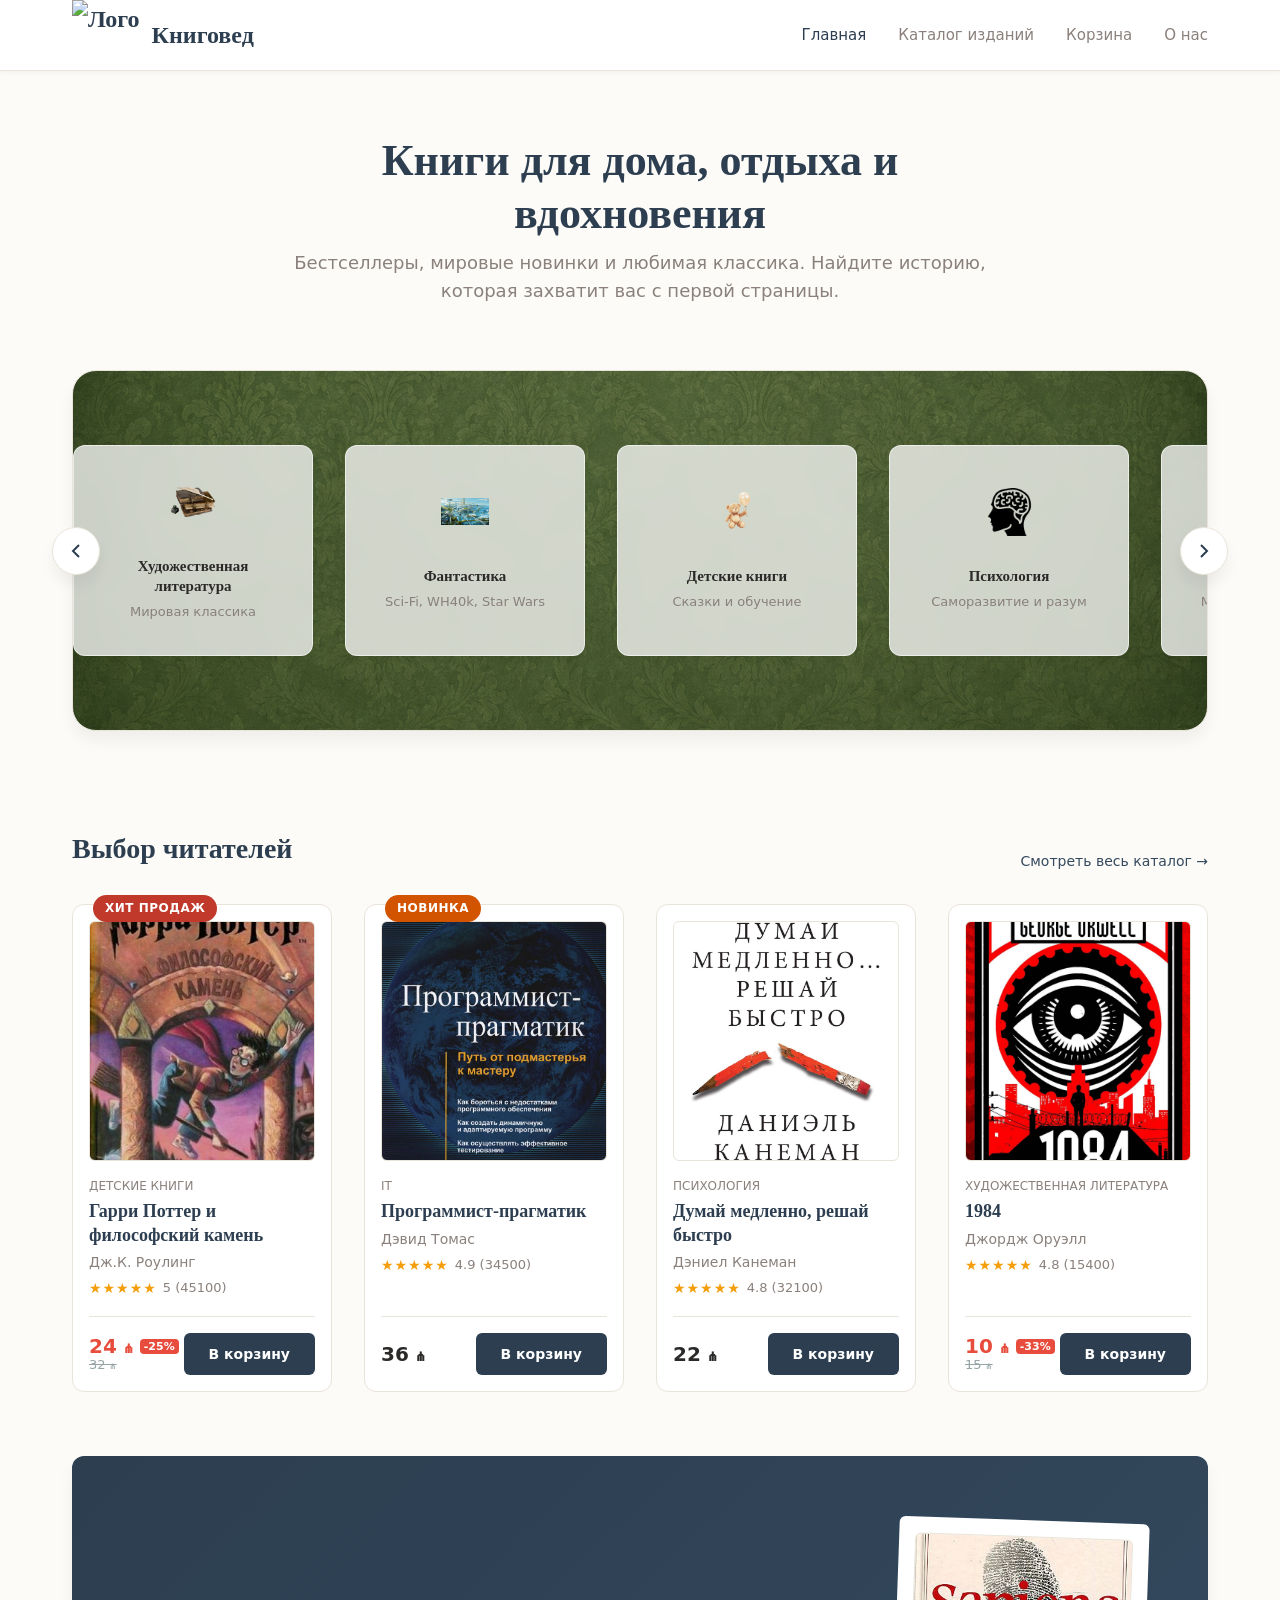
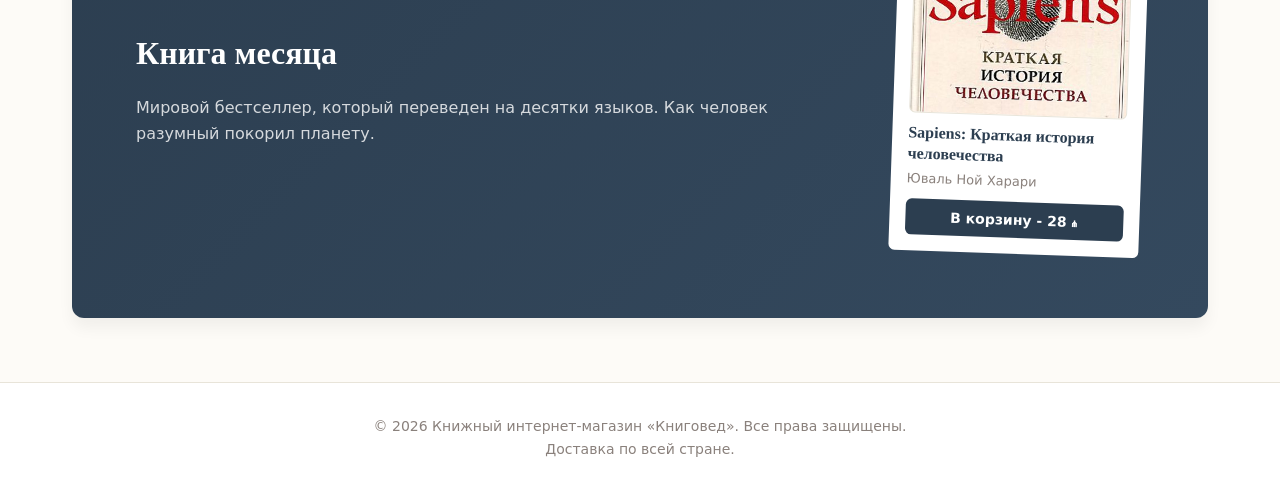
==== index.html @ b5117b81 "Готовый проект Книговед" ====
<!DOCTYPE html>
<html lang="ru">
<head>
    <meta charset="UTF-8">
    <meta name="viewport" content="width=device-width, initial-scale=1.0">
    <title>Главная | Книговед</title>
    <link rel="stylesheet" href="./style.css">
    <script src="./data/books.js" defer></script>
    <script src="./script.js" defer></script>
</head>
<body>

<header class="site-header">
    <div class="container header-inner">
        <a href="index.html" class="logo" style="display: flex; align-items: center; gap: 12px;">
            <img src="./img/knigoved.png" alt="Лого" style="height: 70px; width: auto; object-fit: contain;">
            Книговед
        </a>
        <nav class="main-nav">
            <ul>
                <li><a href="index.html" class="active">Главная</a></li>
                <li><a href="catalog.html">Каталог изданий</a></li>
                <li><a href="cart.html">Корзина <span class="cart-count" id="cart-counter">0</span></a></li>
                <li><a href="about.html">О нас</a></li>
            </ul>
        </nav>
    </div>
</header>
<section class="hero-categories-section">
    <div class="container">
        <div class="hero-header">
            <h1>Книги для дома, отдыха и вдохновения</h1>
            <p>Бестселлеры, мировые новинки и любимая классика. Найдите историю, которая захватит вас с первой страницы.</p>
        </div>

        <div class="categories-carousel-wrapper">
            <button class="carousel-btn prev-btn" id="scrollLeftBtn" aria-label="Предыдущие категории">
                <svg width="24" height="24" viewBox="0 0 24 24" fill="none" stroke="currentColor" stroke-width="2"><path d="M15 18l-6-6 6-6"/></svg>
            </button>

            <div class="categories-showcase" id="categoriesCarousel">
                <div class="showcase-track">
                    <a href="catalog.html?category=fiction" class="showcase-card">
                        <div class="card-icon"><img src="./img/115-1152248_book-icon-transparent-background.png" alt="Литература" style="width: 48px; height: 48px; object-fit: contain;"></div>
                        <h3>Художественная литература</h3>
                        <span>Мировая классика</span>
                    </a>
                    <a href="catalog.html?category=scifi" class="showcase-card">
                        <div class="card-icon"><img src="./img/fantastika.png" alt="Фантастика" style="width: 48px; height: 48px; object-fit: contain;"></div>
                        <h3>Фантастика</h3>
                        <span>Sci-Fi, WH40k, Star Wars</span>
                    </a>
                    <a href="catalog.html?category=kids" class="showcase-card">
                        <div class="card-icon"><img src="./img/teddy.jpg" alt="Детские книги" style="width: 48px; height: 48px; object-fit: contain;"></div>
                        <h3>Детские книги</h3>
                        <span>Сказки и обучение</span>
                    </a>
                    <a href="catalog.html?category=psychology" class="showcase-card">
                        <div class="card-icon"><img src="./img/brain.png" alt="Психология" style="width: 48px; height: 48px; object-fit: contain;"></div>
                        <h3>Психология</h3>
                        <span>Саморазвитие и разум</span>
                    </a>
                    <a href="catalog.html?category=business" class="showcase-card">
                        <div class="card-icon"><img src="./img/business.jpg" alt="Бизнес" style="width: 48px; height: 48px; object-fit: contain;"></div>
                        <h3>Бизнес и карьера</h3>
                        <span>Менеджмент, финансы</span>
                    </a>
                    <a href="catalog.html?category=history" class="showcase-card">
                        <div class="card-icon"><img src="./img/globe.png" alt="История" style="width: 48px; height: 48px; object-fit: contain;"></div>
                        <h3>История и общество</h3>
                        <span>Политика, цивилизации</span>
                    </a>
                    <a href="catalog.html?category=hobby" class="showcase-card">
                        <div class="card-icon"><img src="./img/pallete.jpg" alt="Хобби" style="width: 48px; height: 48px; object-fit: contain;"></div>
                        <h3>Хобби и обучение</h3>
                        <span>Искусство, навыки</span>
                    </a>
                </div>
            </div>

            <button class="carousel-btn next-btn" id="scrollRightBtn" aria-label="Следующие категории">
                <svg width="24" height="24" viewBox="0 0 24 24" fill="none" stroke="currentColor" stroke-width="2"><path d="M9 18l6-6-6-6"/></svg>
            </button>
        </div>
    </div>
</section>

<main class="container">
    <div class="section-header" style="margin-top: var(--space-xl);">
        <h2>Выбор читателей</h2>
        <a href="catalog.html" class="view-all">Смотреть весь каталог →</a>
    </div>
    
    <div class="books-grid" id="popular-books-grid">
    </div>

    <div id="book-of-month-container"></div>
</main>

<footer class="site-footer">
    <div class="container">
        <p>&copy; 2026 Книжный интернет-магазин «Книговед». Все права защищены.<br>Доставка по всей стране.</p>
    </div>
</footer>

</body>
</html>
---- style.css ----
:root {
    --color-bg: #FDFBF7;
    --color-surface: #FFFFFF;
    --color-surface-alt: #F9F6F0;
    --color-text-main: #2C2A29;
    --color-text-muted: #8A817C;
    --color-primary: #2C3E50;
    --color-primary-light: #34495E;
    --color-accent: #D35400;
    --color-badge-hit: #C0392B;
    --color-border: #E8E4D9;
    --space-xs: 4px;
    --space-sm: 8px;
    --space-md: 16px;
    --space-lg: 32px;
    --space-xl: 64px;
    --font-ui: system-ui, -apple-system, 'Segoe UI', Roboto, sans-serif;
    --font-heading: 'Georgia', serif;
    --radius-sm: 6px;
    --radius-md: 12px;
    --shadow-sm: 0 2px 4px rgba(0, 0, 0, 0.04);
    --shadow-md: 0 10px 15px rgba(0, 0, 0, 0.05);
}

* {
    margin: 0;
    padding: 0;
    box-sizing: border-box;
}

body {
    font-family: var(--font-ui);
    color: var(--color-text-main);
    background-color: var(--color-bg);
    background-image: url('img/background.png');
    background-repeat: repeat;
    line-height: 1.6;
    display: flex;
    flex-direction: column;
    min-height: 100vh;
}

h1, h2, h3 {
    font-family: var(--font-heading);
    color: var(--color-primary);
}

a {
    text-decoration: none;
    color: inherit;
}

.container {
    max-width: 1200px;
    margin: 0 auto;
    padding: 0 var(--space-lg);
    width: 100%;
}

.btn {
    display: inline-block;
    padding: 12px 24px;
    font-family: var(--font-ui);
    font-size: 14px;
    font-weight: 600;
    border-radius: var(--radius-sm);
    cursor: pointer;
    transition: all 0.2s ease;
    text-align: center;
    border: 1px solid transparent;
}

.btn-primary {
    background-color: var(--color-primary);
    color: #fff;
}

.btn-primary:hover {
    background-color: var(--color-primary-light);
    transform: translateY(-1px);
}

.book-card {
    background: var(--color-surface);
    border: 1px solid var(--color-border);
    border-radius: var(--radius-md);
    padding: var(--space-md);
    display: flex;
    flex-direction: column;
    position: relative;
    transition: box-shadow 0.3s ease, transform 0.3s ease;
}

.book-card:hover {
    box-shadow: var(--shadow-md);
    transform: translateY(-4px);
    border-color: var(--color-primary-light);
}

.badge {
    position: absolute;
    top: -10px;
    left: 20px;
    padding: 4px 12px;
    color: white;
    font-size: 12px;
    font-weight: bold;
    border-radius: 20px;
    text-transform: uppercase;
    letter-spacing: 0.5px;
    box-shadow: var(--shadow-sm);
}

.badge-new { background-color: var(--color-accent); }
.badge-hit { background-color: var(--color-badge-hit); }

.book-cover {
    width: 100%;
    height: 240px;
    background: linear-gradient(135deg, var(--color-surface-alt) 0%, #E2E8F0 100%);
    border-radius: var(--radius-sm);
    margin-bottom: var(--space-md);
    display: flex;
    align-items: center;
    justify-content: center;
    color: var(--color-text-muted);
    font-family: var(--font-heading);
    font-style: italic;
    border: 1px solid var(--color-border);
}

.book-category {
    font-size: 12px;
    text-transform: uppercase;
    color: var(--color-text-muted);
    margin-bottom: var(--space-xs);
}

.book-title {
    font-size: 18px;
    margin-bottom: var(--space-xs);
    line-height: 1.3;
}

.book-author {
    font-size: 14px;
    color: var(--color-text-muted);
    margin-bottom: var(--space-xs);
}

.book-rating {
    display: flex;
    align-items: center;
    gap: 6px;
    margin-bottom: var(--space-md);
    font-size: 13px;
}

.stars {
    color: #F59E0B;
    letter-spacing: 1px;
    font-size: 14px;
}

.rating-count {
    color: var(--color-text-muted);
}

.book-footer {
    margin-top: auto;
    display: flex;
    justify-content: space-between;
    align-items: center;
    border-top: 1px solid var(--color-border);
    padding-top: var(--space-md);
}

.book-price {
    font-size: 18px;
    font-weight: 700;
    color: var(--color-primary);
}

.site-header {
    background-color: var(--color-surface);
    border-bottom: 1px solid var(--color-border);
    position: sticky;
    top: 0;
    z-index: 100;
    box-shadow: var(--shadow-sm);
}

.header-inner {
    display: flex;
    justify-content: space-between;
    align-items: center;
    height: 70px;
}

.logo {
    font-family: var(--font-heading);
    font-size: 24px;
    font-weight: bold;
    color: var(--color-primary);
}

.main-nav ul {
    display: flex;
    list-style: none;
    gap: var(--space-lg);
}

.main-nav a {
    font-size: 15px;
    font-weight: 500;
    color: var(--color-text-muted);
    transition: color 0.2s;
}

.main-nav a:hover, .main-nav a.active {
    color: var(--color-primary);
}

.cart-count {
    background-color: var(--color-primary);
    color: white;
    padding: 2px 8px;
    border-radius: 12px;
    font-size: 12px;
    margin-left: 4px;
}

.site-footer {
    background-color: var(--color-surface);
    border-top: 1px solid var(--color-border);
    padding: var(--space-lg) 0;
    text-align: center;
    margin-top: auto;
    font-size: 14px;
    color: var(--color-text-muted);
}

.hero-categories-section {
    padding: var(--space-xl) 0 var(--space-lg);
}

.hero-header {
    text-align: center;
    max-width: 700px;
    margin: 0 auto var(--space-xl);
}

.hero-header h1 {
    font-size: 44px;
    margin-bottom: var(--space-sm);
    line-height: 1.2;
    color: var(--color-primary);
}

.hero-header p {
    font-size: 18px;
    color: var(--color-text-muted);
}

.categories-carousel-wrapper {
    position: relative;
    width: 100%;
}

.categories-showcase {
    background-image: url('img/categories-bg.png');
    background-size: cover;
    background-position: center;
    background-repeat: no-repeat;
    border-radius: 24px;
    padding: var(--space-xl) var(--space-lg);
    box-shadow: var(--shadow-md);
    border: 1px solid var(--color-border);
    overflow-x: auto;
    scroll-behavior: smooth;
    -webkit-overflow-scrolling: touch;
    scrollbar-width: none;
    scroll-snap-type: x mandatory;
}

.categories-showcase::-webkit-scrollbar {
    display: none;
}

.showcase-track {
    display: flex;
    gap: var(--space-lg);
    width: max-content;
    padding: 10px;
}

.showcase-card {
    flex: 0 0 240px;
    background: rgba(255, 255, 255, 0.75);
    backdrop-filter: blur(10px);
    -webkit-backdrop-filter: blur(10px);
    border: 1px solid rgba(255, 255, 255, 0.6);
    padding: var(--space-lg);
    border-radius: var(--radius-md);
    text-align: center;
    transition: all 0.4s cubic-bezier(0.16, 1, 0.3, 1);
    box-shadow: 0 4px 6px rgba(0,0,0, 0.02);
    scroll-snap-align: start;
    display: flex;
    flex-direction: column;
    align-items: center;
    justify-content: center;
    min-width: 180px;
}

.showcase-card:hover {
    transform: translateY(-8px);
    background: rgba(255, 255, 255, 0.95);
    box-shadow: 0 15px 25px rgba(0,0,0, 0.08);
    border-color: var(--color-primary-light);
}

.card-icon {
    font-size: 42px;
    margin-bottom: 12px;
    display: inline-block;
    transition: transform 0.3s;
}

.showcase-card:hover .card-icon {
    transform: scale(1.15) rotate(5deg);
}

.showcase-card h3 {
    font-size: 15px;
    margin-bottom: 6px;
    color: var(--color-text-main);
    line-height: 1.3;
    font-weight: 600;
}

.showcase-card span {
    font-size: 13px;
    color: var(--color-text-muted);
    font-weight: 500;
}

.carousel-btn {
    position: absolute;
    top: 50%;
    transform: translateY(-50%);
    width: 48px;
    height: 48px;
    background: white;
    border: 1px solid var(--color-border);
    border-radius: 50%;
    display: flex;
    align-items: center;
    justify-content: center;
    cursor: pointer;
    box-shadow: var(--shadow-md);
    z-index: 10;
    color: var(--color-primary);
    transition: all 0.2s ease;
}

.carousel-btn:hover {
    background: var(--color-primary);
    color: white;
    transform: translateY(-50%) scale(1.1);
}

.prev-btn { left: -20px; }
.next-btn { right: -20px; }

@media (max-width: 768px) {
    .carousel-btn { display: none; }
}

.editor-choice {
    background-color: var(--color-primary);
    color: white;
    border-radius: var(--radius-md);
    padding: var(--space-xl);
    margin-bottom: var(--space-xl);
    display: flex;
    align-items: center;
    gap: var(--space-xl);
    box-shadow: var(--shadow-md);
}

.editor-text { flex: 1; }

.editor-text h2 {
    color: white;
    margin-bottom: var(--space-md);
    font-size: 32px;
}

.editor-text p {
    color: rgba(255,255,255,0.8);
    margin-bottom: var(--space-lg);
    font-size: 16px;
}

.editor-book {
    width: 250px;
    flex-shrink: 0;
    background: white;
    padding: var(--space-md);
    border-radius: var(--radius-sm);
    color: var(--color-text-main);
    transform: rotate(2deg);
    transition: transform 0.3s;
}

.editor-choice:hover .editor-book {
    transform: rotate(0deg) scale(1.05);
}

.section-header {
    display: flex;
    justify-content: space-between;
    align-items: flex-end;
    margin-bottom: var(--space-lg);
}

.section-header h2 { font-size: 28px; }

.view-all {
    color: var(--color-primary-light);
    font-weight: 500;
    font-size: 14px;
}

.view-all:hover { text-decoration: underline; }

.books-grid {
    display: grid;
    grid-template-columns: repeat(auto-fill, minmax(260px, 1fr));
    gap: var(--space-lg);
    margin-bottom: var(--space-xl);
}

.catalog-layout {
    display: grid;
    grid-template-columns: 250px 1fr;
    gap: var(--space-xl);
    align-items: start;
}

.catalog-sidebar {
    background-color: var(--color-surface);
    padding: var(--space-lg);
    border-radius: var(--radius-md);
    border: 1px solid var(--color-border);
    position: sticky;
    top: 100px;
}

.filter-box { margin-bottom: var(--space-lg); }

.filter-box h3 {
    font-size: 16px;
    margin-bottom: var(--space-md);
    border-bottom: 2px solid var(--color-border);
    padding-bottom: var(--space-sm);
}

.search-input {
    width: 100%;
    padding: 10px;
    border: 1px solid var(--color-border);
    border-radius: var(--radius-sm);
    font-family: var(--font-ui);
    background-color: var(--color-bg);
}

.search-input:focus {
    outline: none;
    border-color: var(--color-primary);
}

.category-list { list-style: none; }
.category-list li { margin-bottom: 8px; }

.filter-btn {
    background: none;
    border: none;
    color: var(--color-text-main);
    cursor: pointer;
    font-size: 15px;
    padding: 6px 0;
    transition: color 0.2s;
    width: 100%;
    text-align: left;
}

.filter-btn:hover, .filter-btn.active {
    color: var(--color-primary);
    font-weight: bold;
}

.cart-layout {
    display: grid;
    grid-template-columns: 2fr 1fr;
    gap: var(--space-xl);
    margin-top: var(--space-xl);
    margin-bottom: var(--space-xl);
    align-items: start;
}

.cart-item {
    display: flex;
    align-items: center;
    background: var(--color-surface);
    padding: var(--space-md);
    border: 1px solid var(--color-border);
    border-radius: var(--radius-md);
    margin-bottom: var(--space-md);
    gap: var(--space-md);
}

.cart-item-thumb {
    width: 60px;
    height: 80px;
    background: var(--color-surface-alt);
    border: 1px solid var(--color-border);
    border-radius: var(--radius-sm);
    display: flex;
    align-items: center;
    justify-content: center;
    font-size: 10px;
    color: var(--color-text-muted);
}

.cart-item-info { flex: 1; }

.cart-item-title {
    font-weight: bold;
    font-size: 16px;
    color: var(--color-primary);
}

.cart-item-price {
    font-weight: 700;
    margin-top: 4px;
}

.cart-item-controls {
    display: flex;
    align-items: center;
    gap: 10px;
}

.qty-btn {
    background: var(--color-bg);
    border: 1px solid var(--color-border);
    width: 30px;
    height: 30px;
    border-radius: var(--radius-sm);
    cursor: pointer;
    font-weight: bold;
    color: var(--color-text-main);
}

.qty-btn:hover { background: var(--color-border); }

.remove-btn {
    background: transparent;
    color: var(--color-badge-hit);
    border: 1px solid var(--color-badge-hit);
    padding: 6px 12px;
    border-radius: var(--radius-sm);
    cursor: pointer;
    font-size: 12px;
    font-weight: bold;
}

.remove-btn:hover {
    background: var(--color-badge-hit);
    color: white;
}

.cart-summary {
    background: var(--color-surface);
    padding: var(--space-lg);
    border-radius: var(--radius-md);
    border: 1px solid var(--color-border);
    position: sticky;
    top: 100px;
}

.cart-summary h3 {
    margin-bottom: var(--space-md);
    border-bottom: 1px solid var(--color-border);
    padding-bottom: var(--space-sm);
}

.summary-line {
    display: flex;
    justify-content: space-between;
    font-size: 20px;
    font-weight: bold;
    margin-bottom: var(--space-lg);
    color: var(--color-primary);
}

.form-input {
    width: 100%;
    padding: 12px;
    margin-bottom: 12px;
    border: 1px solid var(--color-border);
    border-radius: var(--radius-sm);
    font-family: var(--font-ui);
    background-color: var(--color-bg);
    color: var(--color-text-main);
}

.form-input:focus {
    outline: none;
    border-color: var(--color-primary-light);
}

.book-detail-layout {
    display: flex;
    gap: var(--space-xl);
    align-items: flex-start;
}

.book-detail-cover {
    width: 340px;
    flex-shrink: 0;
}

.book-detail-info { flex: 1; }

.book-specs {
    width: 100%;
    border-collapse: collapse;
    font-size: 14px;
}

.book-specs tr { border-bottom: 1px solid var(--color-border); }
.book-specs td { padding: 10px 0; }
.book-specs td:first-child {
    color: var(--color-text-muted);
    width: 150px;
}

.review-card {
    background: var(--color-surface);
    border: 1px solid var(--color-border);
    border-radius: var(--radius-md);
    padding: var(--space-lg);
    margin-bottom: var(--space-md);
}

.review-header {
    display: flex;
    justify-content: space-between;
    margin-bottom: var(--space-sm);
    font-size: 15px;
}

@media (max-width: 1024px) {
    .book-detail-layout, 
    .cart-layout {
        display: flex !important;
        flex-direction: column !important;
        gap: 30px !important;
    }
}

@media (max-width: 768px) {
    .header-inner {
        flex-direction: column;
        gap: 15px;
        padding: 15px 0;
    }

    .main-nav ul {
        flex-wrap: wrap;
        justify-content: center;
        gap: 12px;
    }

    .hero-header h1 {
        font-size: 28px !important;
    }
    
    .hero-header p {
        font-size: 16px !important;
    }

    .books-grid, #catalogGrid, .catalog-layout {
        display: flex !important;
        flex-direction: column !important;
        gap: 15px !important;
    }

    .catalog-sidebar {
        position: relative !important;
        top: 0 !important;
    }

    .editor-choice {
        display: flex !important;
        flex-direction: column !important;
    }
    .editor-text, .editor-book {
        width: 100% !important;
        padding: 0 !important;
    }

    #b-title {
        font-size: 28px !important;
    }
    
    .book-detail-cover, #b-cover {
        width: 100% !important;
        height: auto !important;
        aspect-ratio: 2/3;
    }

    .cart-item {
        flex-direction: column !important;
        align-items: flex-start !important;
        gap: 15px !important;
    }

    .cart-item-thumb {
        width: 100% !important;
        height: 250px !important;
    }

    .cart-item-controls {
        width: 100% !important;
        justify-content: space-between !important;
    }
}

@media (max-width: 480px) {
    .main-nav ul {
        flex-direction: column;
        align-items: center;
        width: 100%;
    }

    .main-nav ul li {
        width: 100%;
        text-align: center;
    }
    
    .main-nav ul li a {
        display: block;
        padding: 10px 0;
    }
}
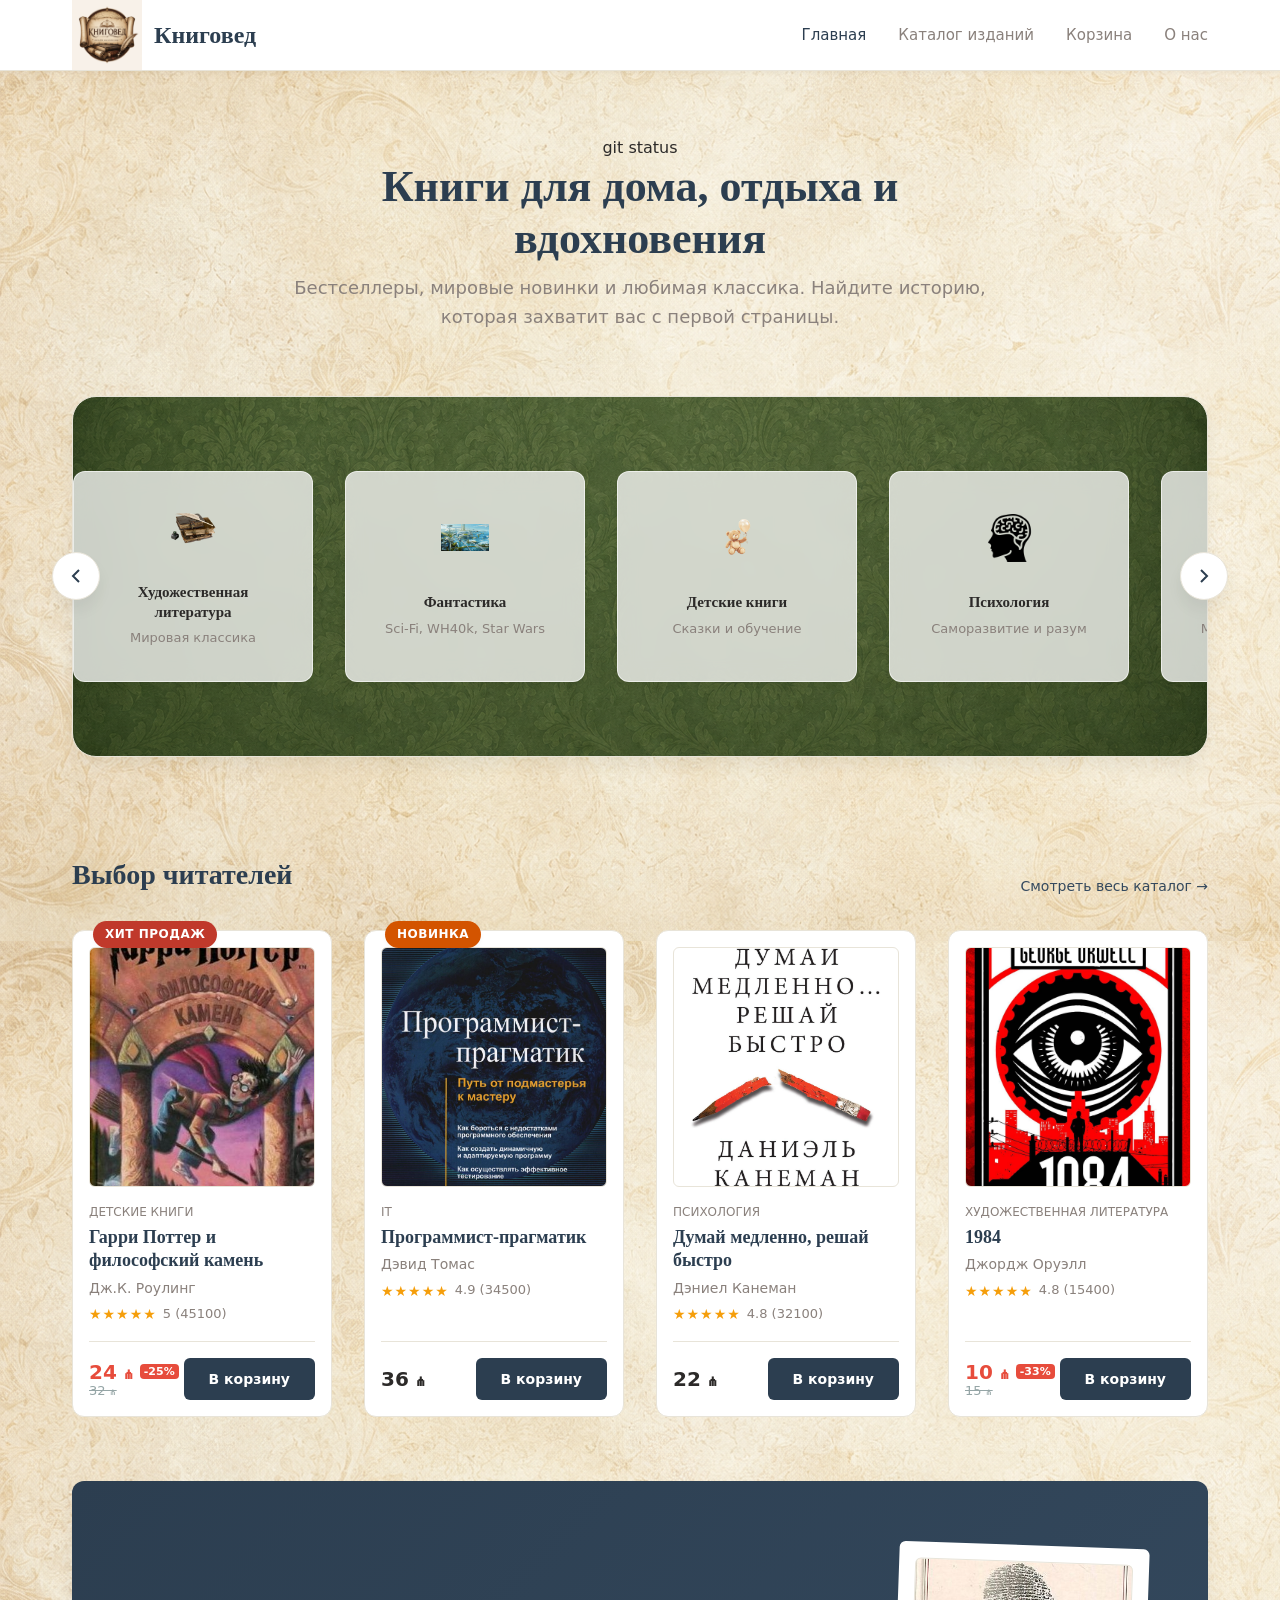
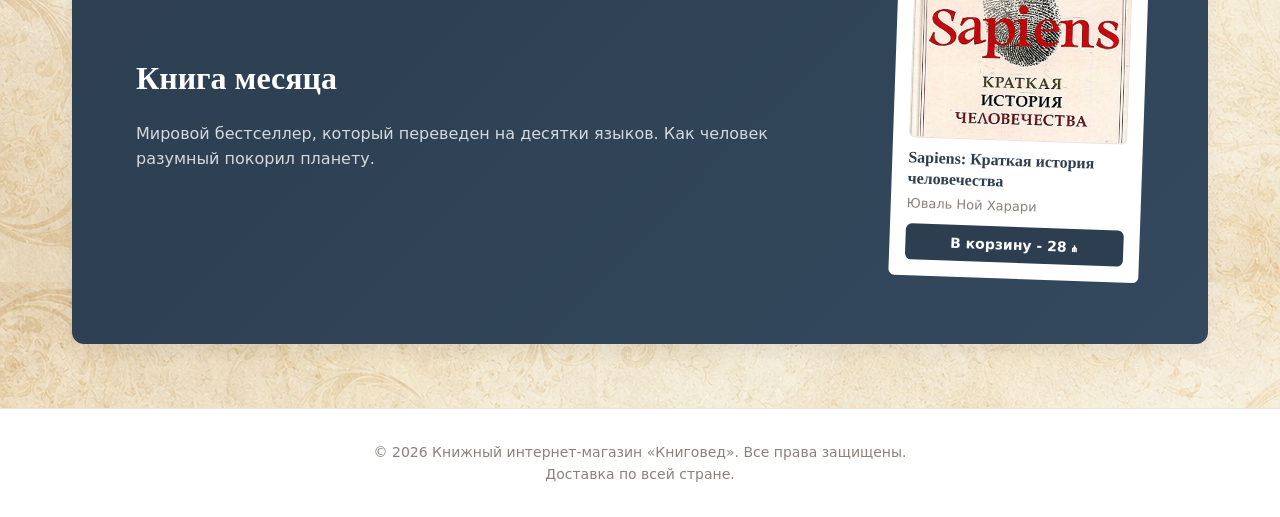
==== commit 021d9324: "Ваше описание обновления" ====
--- a/index.html
+++ b/index.html
@@ -28,7 +28,7 @@
 </header>
 <section class="hero-categories-section">
     <div class="container">
-        <div class="hero-header">
+        <div class="hero-header">git status
             <h1>Книги для дома, отдыха и вдохновения</h1>
             <p>Бестселлеры, мировые новинки и любимая классика. Найдите историю, которая захватит вас с первой страницы.</p>
         </div>
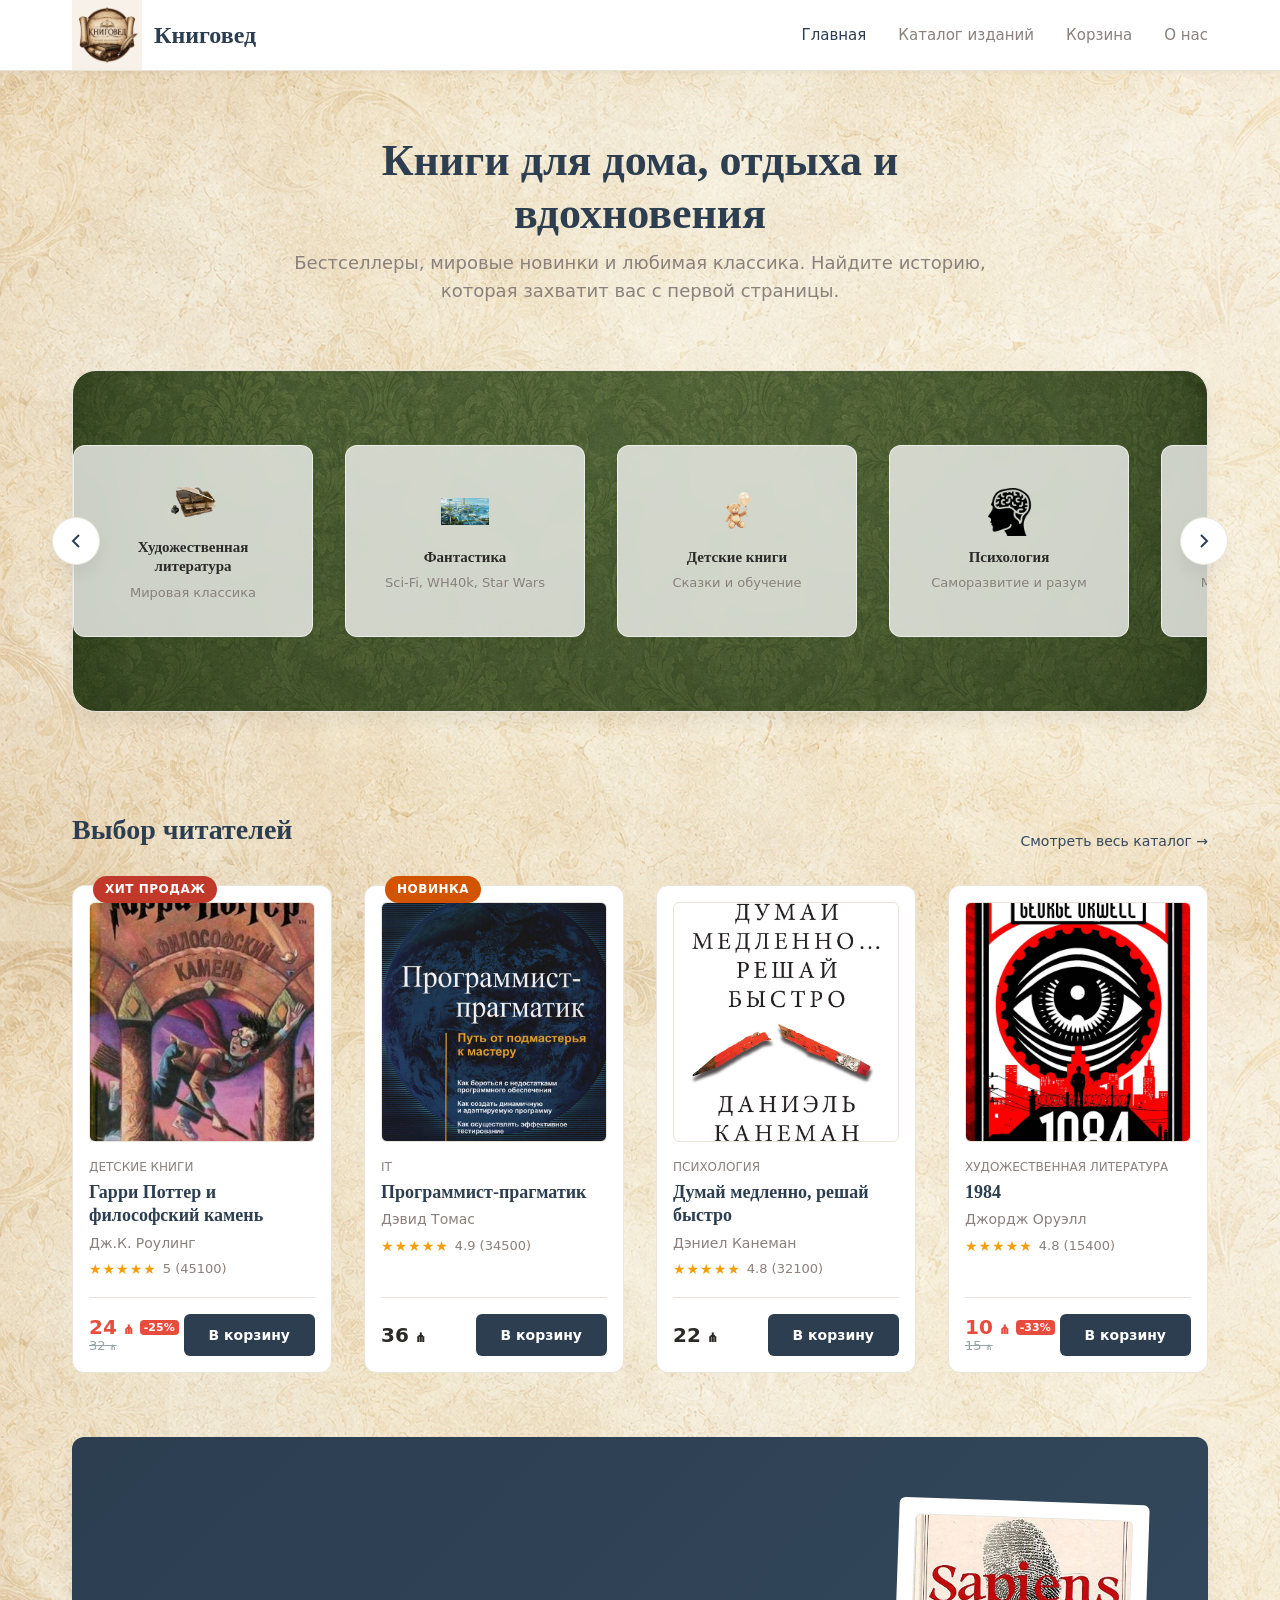
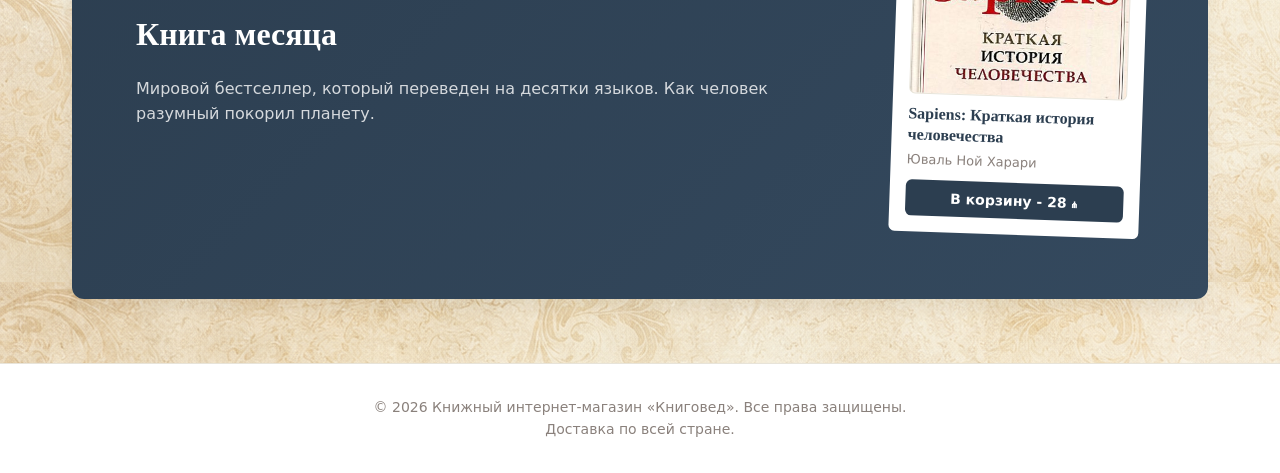
==== commit 17b2c240: "Исправлен баг с отображением на устройствах" ====
--- a/index.html
+++ b/index.html
@@ -28,7 +28,7 @@
 </header>
 <section class="hero-categories-section">
     <div class="container">
-        <div class="hero-header">git status
+        <div class="hero-header">
             <h1>Книги для дома, отдыха и вдохновения</h1>
             <p>Бестселлеры, мировые новинки и любимая классика. Найдите историю, которая захватит вас с первой страницы.</p>
         </div>
--- a/style.css
+++ b/style.css
@@ -28,6 +28,16 @@
     box-sizing: border-box;
 }
 
+html {
+    -webkit-text-size-adjust: 100%;
+}
+
+img, picture, video, canvas, svg {
+    max-width: 100%;
+    height: auto;
+    display: block;
+}
+
 body {
     font-family: var(--font-ui);
     color: var(--color-text-main);
@@ -38,6 +48,7 @@
     display: flex;
     flex-direction: column;
     min-height: 100vh;
+    min-height: 100dvh;
 }
 
 h1, h2, h3 {
@@ -129,6 +140,13 @@
     border: 1px solid var(--color-border);
 }
 
+.book-cover img {
+    width: 100%;
+    height: 100%;
+    object-fit: cover;
+    border-radius: var(--radius-sm);
+}
+
 .book-category {
     font-size: 12px;
     text-transform: uppercase;
@@ -665,15 +683,26 @@
 
 @media (max-width: 1024px) {
     .book-detail-layout, 
-    .cart-layout {
-        display: flex !important;
-        flex-direction: column !important;
-        gap: 30px !important;
+    .cart-layout,
+    .catalog-layout {
+        display: flex;
+        flex-direction: column;
+        gap: 30px;
+    }
+    
+    .catalog-sidebar {
+        position: static;
+        width: 100%;
     }
 }
 
 @media (max-width: 768px) {
+    .container {
+        padding: 0 var(--space-md);
+    }
+
     .header-inner {
+        height: auto; 
         flex-direction: column;
         gap: 15px;
         padding: 15px 0;
@@ -683,77 +712,74 @@
         flex-wrap: wrap;
         justify-content: center;
         gap: 12px;
+        padding-bottom: 10px;
     }
 
     .hero-header h1 {
-        font-size: 28px !important;
+        font-size: 28px;
     }
     
     .hero-header p {
-        font-size: 16px !important;
-    }
-
-    .books-grid, #catalogGrid, .catalog-layout {
-        display: flex !important;
-        flex-direction: column !important;
-        gap: 15px !important;
-    }
-
-    .catalog-sidebar {
-        position: relative !important;
-        top: 0 !important;
+        font-size: 16px;
     }
 
     .editor-choice {
-        display: flex !important;
-        flex-direction: column !important;
-    }
-    .editor-text, .editor-book {
-        width: 100% !important;
-        padding: 0 !important;
+        flex-direction: column;
+        text-align: center;
+        padding: var(--space-md);
+        gap: var(--space-md);
+    }
+
+    .editor-book {
+        width: 100%;
+        max-width: 250px;
+        margin: 0 auto;
+        transform: rotate(0deg);
+    }
+
+    .books-grid, #catalogGrid {
+        grid-template-columns: 1fr;
     }
 
     #b-title {
-        font-size: 28px !important;
+        font-size: 24px;
     }
     
     .book-detail-cover, #b-cover {
-        width: 100% !important;
-        height: auto !important;
+        width: 100%;
+        max-width: 300px;
+        margin: 0 auto;
+        height: auto;
         aspect-ratio: 2/3;
     }
 
     .cart-item {
-        flex-direction: column !important;
-        align-items: flex-start !important;
-        gap: 15px !important;
+        flex-direction: column;
+        align-items: center;
+        text-align: center;
+        gap: 15px;
     }
 
     .cart-item-thumb {
-        width: 100% !important;
-        height: 250px !important;
+        width: 120px;
+        height: 160px;
     }
 
     .cart-item-controls {
-        width: 100% !important;
-        justify-content: space-between !important;
+        width: 100%;
+        justify-content: center;
     }
 }
 
 @media (max-width: 480px) {
     .main-nav ul {
-        flex-direction: column;
-        align-items: center;
-        width: 100%;
-    }
-
-    .main-nav ul li {
-        width: 100%;
-        text-align: center;
+        gap: 8px;
     }
     
     .main-nav ul li a {
-        display: block;
-        padding: 10px 0;
+        font-size: 14px;
+        padding: 5px 10px;
+        background: var(--color-surface-alt);
+        border-radius: var(--radius-sm);
     }
 }
